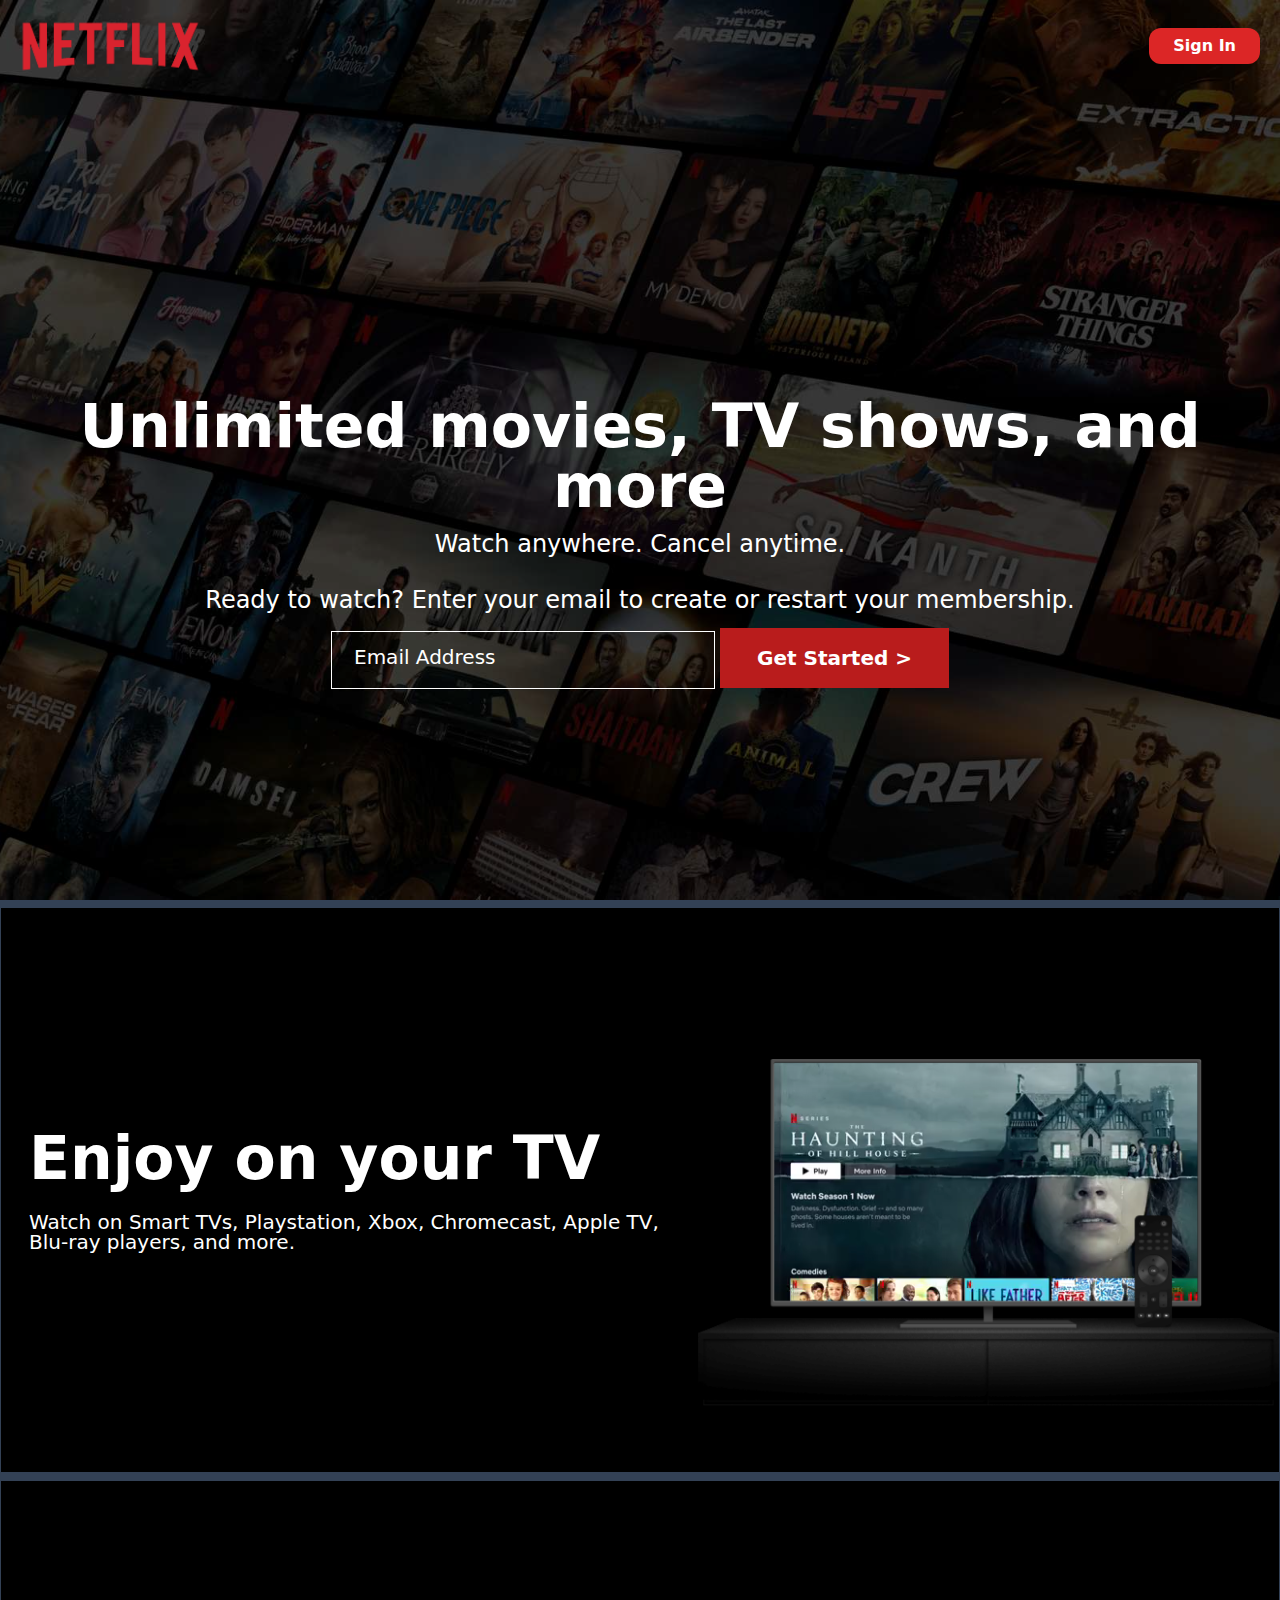
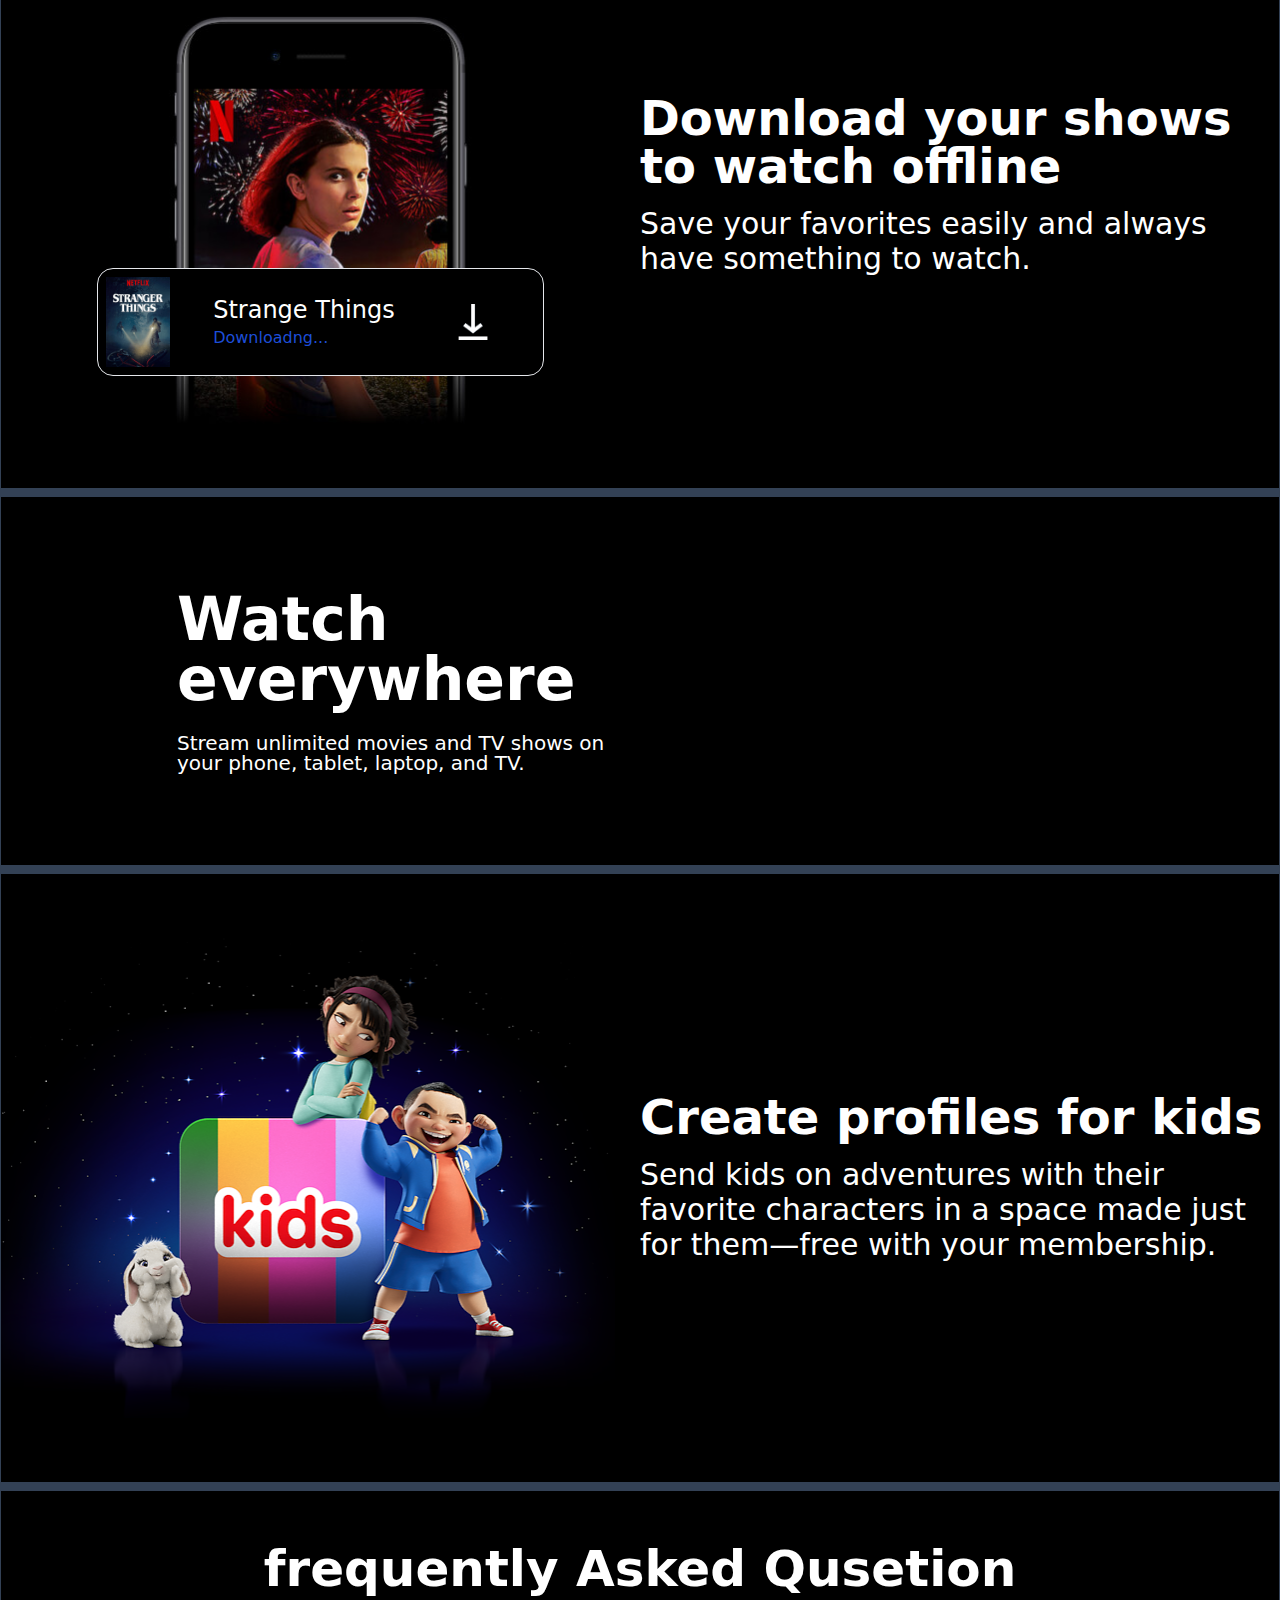
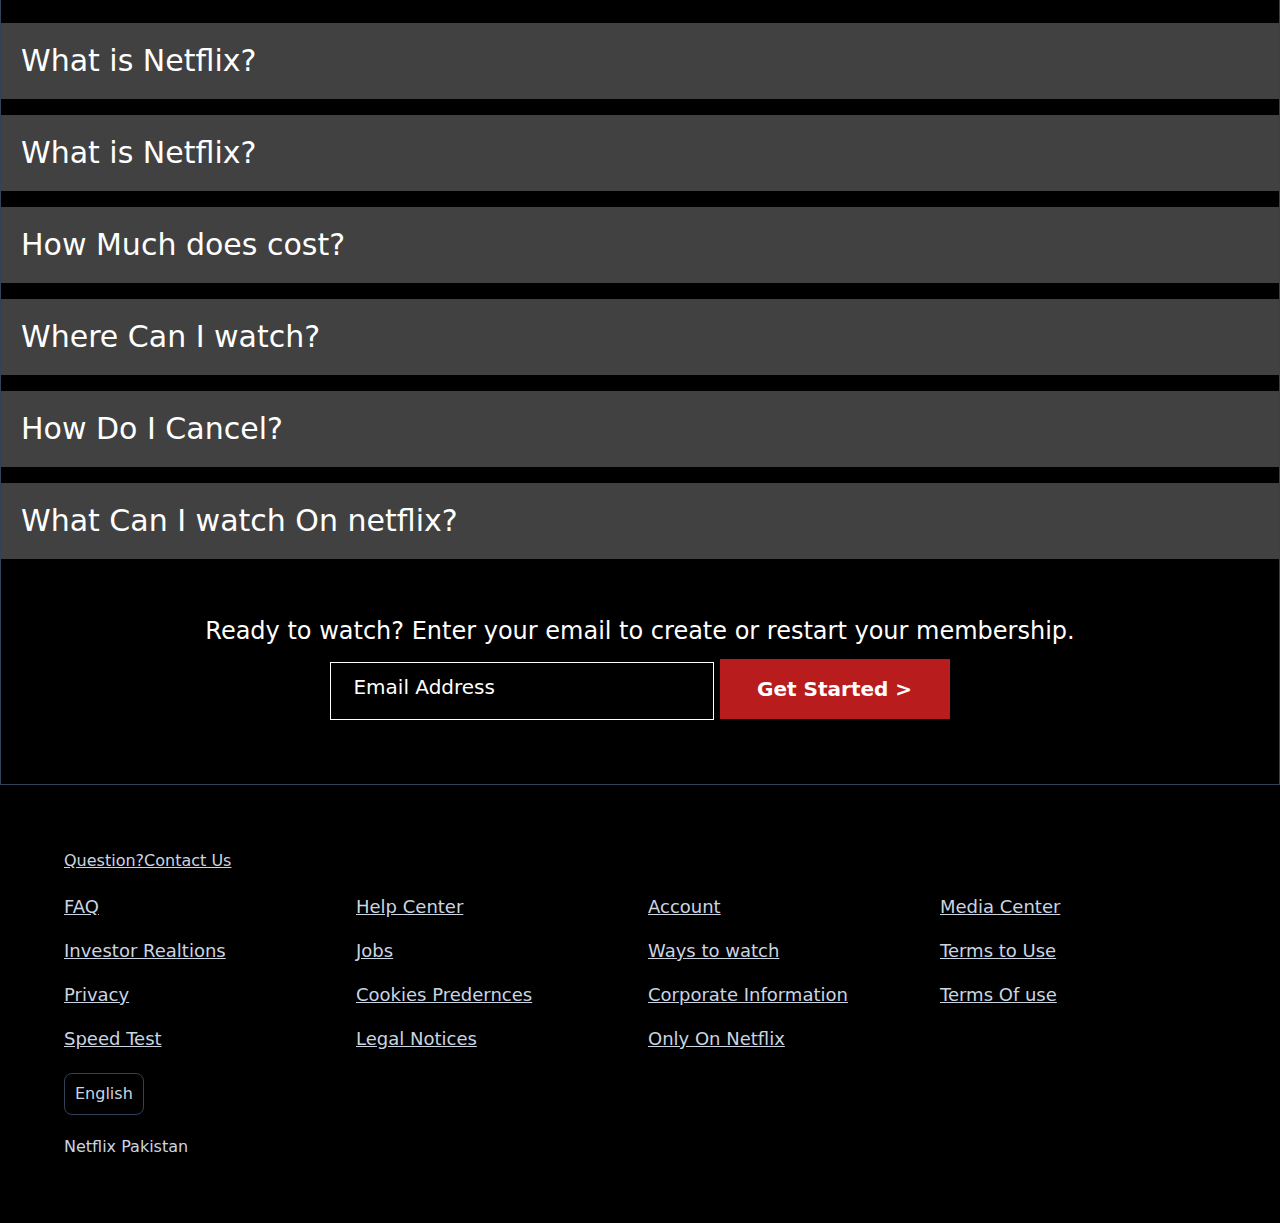
==== index.html @ c1a86e51 "mm" ====
<!DOCTYPE html>
<html lang="en">
<head>
  <meta charset="UTF-8">
  <meta name="viewport" content="width=device-width, initial-scale=1.0">
  <title>Netflix Clone</title>
  <link rel="stylesheet" href="https://cdnjs.cloudflare.com/ajax/libs/font-awesome/6.6.0/css/all.min.css" integrity="sha512-Kc323vGBEqzTmouAECnVceyQqyqdsSiqLQISBL29aUW4U/M7pSPA/gEUZQqv1cwx4OnYxTxve5UMg5GT6L4JJg==" crossorigin="anonymous" referrerpolicy="no-referrer" />
  <link rel="stylesheet" href="./public/style.css">
  <script src="../public/java.js" defer></script>
  <style>
    .abc [type="text"]:hover + label
    {
      font-size: small;
       top:0px;
    }
  </style>
  <style>
  </style>
</head>
<body>
 <!-- banner Netflix  -->
  <section class="w-[100%] h-[100vh] bg-[url('../Pic/banner.jpg')] bg-center bg-cover">
    <div class="w-[100%] h-[100%] bg-[rgba(0,0,0,0.7)] relative">
      <header class=" pr-5 lg:py-0 py-[10px] max-w-[1300px] mx-auto text-white grid grid-cols-2 items-center">
        <div class="">
          <img src="../Pic/logo.png" class="w-[60%] sm:w-[50%] md:w-[35%]" alt="">
        </div>
        <div class="justify-self-end ">
          <button class="hover:bg-red-900 hover:duration-1000 bg-red-600 py-0.5 sm:py-1.5 px-4 sm:px-6 rounded-md sm:rounded-xl text-base sm:text-base font-semibold">Sign In</button>
        </div> 
      </header>
      <div class="p-1 text-center h-[100vh] grid content-center text-white ">
        <h1 class="text-3xl lg:text-6xl font-bold">Unlimited movies, TV shows, and more</h1>
        <p class=" p-3  text-lg lg:text-2xl ">Watch anywhere. Cancel anytime.</p>
        <p class="p-3 text-lg lg:text-2xl">Ready to watch? Enter your email to create or restart your membership.</p>
        <form action="" class=" px-5 md:p-0">
          <div class="abc relative inline-block">
            <input type="text" class=" p-3 sm:p-4 w-full sm:w-[30vw]    bg-transparent border border-white ">
          <label for="" class="absolute top-[20%] left-[6%] text-xl">Email Address</label>
          </div>
          
          <button type="button" class="hover:bg-red-900 hover:duration-1000 py-3 sm:py-4 my-3 sm:my-0 w-[50%] sm:w-[18%]  bg-red-700 text-xl font-bold ">Get Started &gt;</button>
        </form>
      </div>
    </div>
  </section>
  <!-- banner End  -->
   <!-- Video Section  start -->
    <section class="md:py-16 bg-black text-white border border-t-8 border-slate-700">
      <div class="max-w-[1300px] mx-auto py-5 md:p-0 row flex flex-col md:flex-row">
        <div class="md:basis-[60%] grid content-center">
          <div class="p-7 md:pb-7 pb-4 text-center md:text-left">
            <h1 class="text-3xl md:text-5lg lg:text-6xl font-extrabold">Enjoy on your TV</h1>
            <br>
            <p class="text-base md:text-xl/5">Watch on Smart TVs, Playstation, Xbox, Chromecast, Apple TV, Blu-ray players, and more.</p>
          </div>
        </div>
        <!-- <img src="" alt=""> -->
         <figure class="relative">
          <video class="absolute w-[80%] left-[10%] bottom-[20%]">
            <source src="../Pic/video-tv-0819.m4v">
          </video>
          <img class="relative" src="../Pic/tv.png" alt="">
         </figure>
        <!-- <div class=" relative md:basis-[40%] h-[50vh] md:h-[80vh]">
          <div class="bg-[url(../Pic/tv.png)] border bg-contain  bg-center bg-no-repeat h-full">
            <video class="border  absolute  md:left-[13%] md:top-[28%] md:w-[73%] " src="../Pic/video-tv-0819.m4v" controls></video>
          </div>
        </div> -->
      </div>
    </section>
     <!-- video section End  -->
  
     <!-- watch offline start  -->
      <div class="md:py-16 bg-black text-white border border-t-8 border-slate-700">
         <div class="max-w-[1300px]  mx-auto grid md:grid-cols-2">
        <div class=" mx-auto relative  order-2 md:order-1">
          <img src="../Pic/mobile-0819.jpg" alt="">
         <div class="border mx-auto w-[85%] sm:w-[70%] rounded-2xl bg-black absolute bottom-[10%] left-[5%] sm:left-[15%] ">
          <div class=" w-[100%] p-2 grid grid-cols-[25%_50%_25%] items-center">
            <div class=" bg-[url('../Pic/boxshot.png')] w-[100%] h-[10vh] bg-no-repeat bg-contain">
            </div>
            <div class="" >
              <h1 class="md:text-2xl">Strange Things</h1>
              <p class="text-blue-700">Downloadng...</p>
            </div>
            <div class="bg-[url('../Pic/download-icon.gif')] w-[100%] h-[100%] bg-contain bg-no-repeat float-right">
              <img src="" alt="">
            </div>
          </div>
         </div>
        </div>
        <div class="p-5 pt-16 md:p-0 order-1 md:order-2 flex flex-col justify-center text-center md:text-left">
          <h1 class="text-3xl lg:text-5xl pb-4 font-extrabold">Download your shows to watch offline</h1>
          <p class="text-lg lg:text-3xl/[35px]">Save your favorites easily and always have something to watch.</p>
        </div>
        </div>
      </div>
     <!-- watch Every where  -->
     <section class="md:py-16 bg-black text-white border border-t-8 border-slate-700">
      <div class="max-w-[1300px] mx-auto py-5 md:p-0 row flex flex-col md:flex-row">
        <div class="  lg:basis-[50%] grid content-center">
          <div class="p-7 lg:pl-44 text-center md:text-left">
            <h1 class="text-3xl md:text-5lg lg:text-6xl font-extrabold">Watch everywhere</h1>
            <br>
            <p class="text-base md:text-xl/5">Stream unlimited movies and TV shows on your phone, tablet, laptop, and TV.</p>
          </div>
        </div>
      </div>
    </section>
   <!-- kids -->
   <div class="md:py-16 bg-black text-white border border-t-8 border-slate-700">
    <div class="max-w-[1300px]  mx-auto grid md:grid-cols-2">
   <div class=" mx-auto relative  order-2 md:order-1">
     <img src="../Pic/a.png" alt="">
   </div>
   <div class="p-5 pt-16 md:p-0 order-1 md:order-2 flex flex-col justify-center text-center md:text-left">
     <h1 class="text-3xl lg:text-5xl pb-4 font-extrabold">Create profiles for kids</h1>
     <p class="text-lg lg:text-3xl/[35px]">Send kids on adventures with their favorite characters in a space made just for them—free with your membership.</p>
   </div>
   </div>
 </div>
  <!-- frequently  -->

   <section class="bg-black py-10 md:py-16 text-white border border-t-8 border-slate-700">
    <div class="max-w-[1300px] mx-auto ">
      <h1 class=" text-xl lg:text-[50px] pb-10 text-center font-extrabold">frequently Asked Qusetion</h1>
      <!-- start  -->
       <div class="javas">
      <div class="div1 mb-4 ">
      <div class=" bg-[#414141] hover:bg-[rgb(126,125,125)] p-5 flex justify-between ">
        <h1 class="text-xl md:text-3xl font-medium">What is Netflix?</h1>
        <i class="text-xl fa-solid fa-plus md:text-4xl"></i>
      </div>
      <div class="mt-1 p-5 bg-[#414141] c hidden">
        <p class="text-lg lg:text-3xl font-medium">Netflix is a streaming service that offers a wide variety of award-winning TV shows, movies, anime, documentaries, and more on thousands of internet-connected devices. <br>
        You can watch as much as you want, whenever you want without a single commercial – all for one low monthly price. There's always something new to discover and new TV shows and movies are added every week!</p>
      </div>
    </div>
    <!-- end  -->
      <!-- start  -->
      <div class="div2 mb-4">
        <div class=" bg-[#414141] hover:bg-[rgb(126,125,125)] p-5 flex justify-between ">
          <h1 class="text-xl md:text-3xl font-medium">What is Netflix?</h1>
          <i class="text-xl fa-solid fa-plus md:text-4xl"></i>
        </div>
        <div class="mt-1 p-5 bg-[#414141] c hidden">
          <p class="text-lg lg:text-3xl font-medium">Netflix is a streaming service that offers a wide variety of award-winning TV shows, movies, anime, documentaries, and more on thousands of internet-connected devices. <br>
          You can watch as much as you want, whenever you want without a single commercial – all for one low monthly price. There's always something new to discover and new TV shows and movies are added every week!</p>
        </div>
      </div>
      <!-- end  -->
      <!-- start  -->
      <div class="div3 mb-4">
        <div class=" bg-[#414141] hover:bg-[rgb(126,125,125)] p-5 flex justify-between ">
          <h1 class="text-xl md:text-3xl font-medium">How Much does cost?</h1>
          <i class="text-xl fa-solid fa-plus md:text-4xl"></i>
        </div>
        <div class="mt-1 p-5 bg-[#414141] c hidden">
          <p class="text-lg lg:text-3xl font-medium">Watch Netflix on your smartphone, tablet, Smart TV, laptop, or streaming device, all for one fixed monthly fee. Plans range from Rs 250 to Rs 1,100 a month. No extra costs, no contracts.</p>
        </div>
      </div>
      <!-- end  -->
      <!-- start  -->
      <div class="div4 mb-4">
        <div class=" bg-[#414141] hover:bg-[rgb(126,125,125)] p-5 flex justify-between ">
          <h1 class="text-xl md:text-3xl font-medium">Where Can I watch?</h1>
          <i class="text-xl fa-solid fa-plus md:text-4xl"></i>
        </div>
        <div class="mt-1 p-5 bg-[#414141] c hidden">
          <p class="text-lg lg:text-3xl font-medium">Watch anywhere, anytime. Sign in with your Netflix account to watch instantly on the web at netflix.com from your personal computer or on any internet-connected device that offers the Netflix app, including smart TVs, smartphones, tablets, streaming media players and game consoles. <br>
            You can also download your favorite shows with the iOS or Android app. Use downloads to watch while you're on the go and without an internet connection. Take Netflix with you anywhere.</p>
        </div>
      </div>
      <!-- end  -->
      <!-- start  -->
      <div class="div5 mb-4">
        <div class=" bg-[#414141] hover:bg-[rgb(126,125,125)] p-5 flex justify-between ">
          <h1 class="text-xl md:text-3xl font-medium">How Do I Cancel?</h1>
          <i class="text-xl fa-solid fa-plus md:text-4xl"></i>
        </div>
        <div class="mt-1 p-5 bg-[#414141] c hidden">
          <p class="text-lg lg:text-3xl font-medium">Netflix is flexible. There are no pesky contracts and no commitments. You can easily cancel your account online in two clicks. There are no cancellation fees – start or stop your account anytime.</p>
        </div>
      </div>
      <!-- end  -->
      <!-- start  -->
      <div class="div6 mb-4">
        <div class=" bg-[#414141] hover:bg-[rgb(126,125,125)] p-5 flex justify-between ">
          <h1 class="text-xl md:text-3xl font-medium">What Can I watch On netflix?</h1>
          <i class="text-xl fa-solid fa-plus md:text-4xl"></i>
        </div>
        <div class="mt-1 p-5 bg-[#414141] c hidden">
          <p class="text-lg lg:text-3xl font-medium">Netflix has an extensive library of feature films, documentaries, TV shows, anime, award-winning Netflix originals, and more. Watch as much as you want, anytime you want.</p>
        </div>
      </div>
      <!-- end  -->
    </div>

             
    <p class="p-3 pt-10 text-center text-lg lg:text-2xl">Ready to watch? Enter your email to create or restart your membership.</p>
        <form action="" class=" px-5 md:p-0 w-[100%] text-center">
          <div class="abc relative inline-block">
            <input type="text" class=" p-3 sm:p-4 w-full sm:w-[30vw]    bg-transparent border border-white ">
          <label for="" class="absolute top-[20%] left-[6%] text-xl">Email Address</label>
          </div>
          
          <button type="button" class="hover:bg-red-900 hover:duration-1000 py-3 sm:py-4 my-3 sm:my-0 w-[50%] sm:w-[18%]  bg-red-700 text-xl font-bold ">Get Started &gt;</button>
        </form>
      </div>
   </section>

    <footer class="bg-black text-slate-300 p-8 md:p-16">
      <div class="max-w-[1300px] mx-auto">
        <a href="" class="underline">Question?Contact Us</a>
        <div class="grid grid-cols-2 md:grid-cols-4 gap-4 pt-5">
          <a href="" class="underline text-base md:text-lg text-slate-300">FAQ</a>
          <a href="" class="underline text-base md:text-lg text-slate-300">Help Center</a>
          <a href="" class="underline text-base md:text-lg text-slate-300">Account</a>
          <a href="" class="underline text-base md:text-lg text-slate-300">Media Center</a>
          <a href="" class="underline text-base md:text-lg text-slate-300">Investor Realtions</a>
          <a href="" class="underline text-base md:text-lg text-slate-300">Jobs</a>
          <a href="" class="underline text-base md:text-lg text-slate-300">Ways to watch</a>
          <a href="" class="underline text-base md:text-lg text-slate-300">Terms to Use</a>
          <a href="" class="underline text-base md:text-lg text-slate-300">Privacy</a>
          <a href="" class="underline text-base md:text-lg text-slate-300">Cookies Predernces</a>
          <a href="" class="underline text-base md:text-lg text-slate-300">Corporate Information</a>
          <a href="" class="underline text-base md:text-lg text-slate-300">Terms Of use</a>
          <a href="" class="underline text-base md:text-lg text-slate-300">Speed Test </a>
          <a href="" class="underline text-base md:text-lg text-slate-300">Legal Notices</a>
          <a href="" class="underline text-base md:text-lg text-slate-300">Only On Netflix</a>
        </div>
        <button class="border border-slate-700 rounded-lg my-5 p-[8px_10px]">
          <i class="fa-solid fa-language"></i>
          English
          <i class="fa-sharp fa-solid fa-caret-down"></i>
        </button>
          
        <br>
        <a href="">Netflix Pakistan</a>
      </div>
    </footer>
  </body>
</html>
---- public/style.css ----
/*
! tailwindcss v3.4.7 | MIT License | https://tailwindcss.com
*/

/*
1. Prevent padding and border from affecting element width. (https://github.com/mozdevs/cssremedy/issues/4)
2. Allow adding a border to an element by just adding a border-width. (https://github.com/tailwindcss/tailwindcss/pull/116)
*/

*,
::before,
::after {
  box-sizing: border-box;
  /* 1 */
  border-width: 0;
  /* 2 */
  border-style: solid;
  /* 2 */
  border-color: #e5e7eb;
  /* 2 */
}

::before,
::after {
  --tw-content: '';
}

/*
1. Use a consistent sensible line-height in all browsers.
2. Prevent adjustments of font size after orientation changes in iOS.
3. Use a more readable tab size.
4. Use the user's configured `sans` font-family by default.
5. Use the user's configured `sans` font-feature-settings by default.
6. Use the user's configured `sans` font-variation-settings by default.
7. Disable tap highlights on iOS
*/

html,
:host {
  line-height: 1.5;
  /* 1 */
  -webkit-text-size-adjust: 100%;
  /* 2 */
  -moz-tab-size: 4;
  /* 3 */
  -o-tab-size: 4;
     tab-size: 4;
  /* 3 */
  font-family: ui-sans-serif, system-ui, sans-serif, "Apple Color Emoji", "Segoe UI Emoji", "Segoe UI Symbol", "Noto Color Emoji";
  /* 4 */
  font-feature-settings: normal;
  /* 5 */
  font-variation-settings: normal;
  /* 6 */
  -webkit-tap-highlight-color: transparent;
  /* 7 */
}

/*
1. Remove the margin in all browsers.
2. Inherit line-height from `html` so users can set them as a class directly on the `html` element.
*/

body {
  margin: 0;
  /* 1 */
  line-height: inherit;
  /* 2 */
}

/*
1. Add the correct height in Firefox.
2. Correct the inheritance of border color in Firefox. (https://bugzilla.mozilla.org/show_bug.cgi?id=190655)
3. Ensure horizontal rules are visible by default.
*/

hr {
  height: 0;
  /* 1 */
  color: inherit;
  /* 2 */
  border-top-width: 1px;
  /* 3 */
}

/*
Add the correct text decoration in Chrome, Edge, and Safari.
*/

abbr:where([title]) {
  -webkit-text-decoration: underline dotted;
          text-decoration: underline dotted;
}

/*
Remove the default font size and weight for headings.
*/

h1,
h2,
h3,
h4,
h5,
h6 {
  font-size: inherit;
  font-weight: inherit;
}

/*
Reset links to optimize for opt-in styling instead of opt-out.
*/

a {
  color: inherit;
  text-decoration: inherit;
}

/*
Add the correct font weight in Edge and Safari.
*/

b,
strong {
  font-weight: bolder;
}

/*
1. Use the user's configured `mono` font-family by default.
2. Use the user's configured `mono` font-feature-settings by default.
3. Use the user's configured `mono` font-variation-settings by default.
4. Correct the odd `em` font sizing in all browsers.
*/

code,
kbd,
samp,
pre {
  font-family: ui-monospace, SFMono-Regular, Menlo, Monaco, Consolas, "Liberation Mono", "Courier New", monospace;
  /* 1 */
  font-feature-settings: normal;
  /* 2 */
  font-variation-settings: normal;
  /* 3 */
  font-size: 1em;
  /* 4 */
}

/*
Add the correct font size in all browsers.
*/

small {
  font-size: 80%;
}

/*
Prevent `sub` and `sup` elements from affecting the line height in all browsers.
*/

sub,
sup {
  font-size: 75%;
  line-height: 0;
  position: relative;
  vertical-align: baseline;
}

sub {
  bottom: -0.25em;
}

sup {
  top: -0.5em;
}

/*
1. Remove text indentation from table contents in Chrome and Safari. (https://bugs.chromium.org/p/chromium/issues/detail?id=999088, https://bugs.webkit.org/show_bug.cgi?id=201297)
2. Correct table border color inheritance in all Chrome and Safari. (https://bugs.chromium.org/p/chromium/issues/detail?id=935729, https://bugs.webkit.org/show_bug.cgi?id=195016)
3. Remove gaps between table borders by default.
*/

table {
  text-indent: 0;
  /* 1 */
  border-color: inherit;
  /* 2 */
  border-collapse: collapse;
  /* 3 */
}

/*
1. Change the font styles in all browsers.
2. Remove the margin in Firefox and Safari.
3. Remove default padding in all browsers.
*/

button,
input,
optgroup,
select,
textarea {
  font-family: inherit;
  /* 1 */
  font-feature-settings: inherit;
  /* 1 */
  font-variation-settings: inherit;
  /* 1 */
  font-size: 100%;
  /* 1 */
  font-weight: inherit;
  /* 1 */
  line-height: inherit;
  /* 1 */
  letter-spacing: inherit;
  /* 1 */
  color: inherit;
  /* 1 */
  margin: 0;
  /* 2 */
  padding: 0;
  /* 3 */
}

/*
Remove the inheritance of text transform in Edge and Firefox.
*/

button,
select {
  text-transform: none;
}

/*
1. Correct the inability to style clickable types in iOS and Safari.
2. Remove default button styles.
*/

button,
input:where([type='button']),
input:where([type='reset']),
input:where([type='submit']) {
  -webkit-appearance: button;
  /* 1 */
  background-color: transparent;
  /* 2 */
  background-image: none;
  /* 2 */
}

/*
Use the modern Firefox focus style for all focusable elements.
*/

:-moz-focusring {
  outline: auto;
}

/*
Remove the additional `:invalid` styles in Firefox. (https://github.com/mozilla/gecko-dev/blob/2f9eacd9d3d995c937b4251a5557d95d494c9be1/layout/style/res/forms.css#L728-L737)
*/

:-moz-ui-invalid {
  box-shadow: none;
}

/*
Add the correct vertical alignment in Chrome and Firefox.
*/

progress {
  vertical-align: baseline;
}

/*
Correct the cursor style of increment and decrement buttons in Safari.
*/

::-webkit-inner-spin-button,
::-webkit-outer-spin-button {
  height: auto;
}

/*
1. Correct the odd appearance in Chrome and Safari.
2. Correct the outline style in Safari.
*/

[type='search'] {
  -webkit-appearance: textfield;
  /* 1 */
  outline-offset: -2px;
  /* 2 */
}

/*
Remove the inner padding in Chrome and Safari on macOS.
*/

::-webkit-search-decoration {
  -webkit-appearance: none;
}

/*
1. Correct the inability to style clickable types in iOS and Safari.
2. Change font properties to `inherit` in Safari.
*/

::-webkit-file-upload-button {
  -webkit-appearance: button;
  /* 1 */
  font: inherit;
  /* 2 */
}

/*
Add the correct display in Chrome and Safari.
*/

summary {
  display: list-item;
}

/*
Removes the default spacing and border for appropriate elements.
*/

blockquote,
dl,
dd,
h1,
h2,
h3,
h4,
h5,
h6,
hr,
figure,
p,
pre {
  margin: 0;
}

fieldset {
  margin: 0;
  padding: 0;
}

legend {
  padding: 0;
}

ol,
ul,
menu {
  list-style: none;
  margin: 0;
  padding: 0;
}

/*
Reset default styling for dialogs.
*/

dialog {
  padding: 0;
}

/*
Prevent resizing textareas horizontally by default.
*/

textarea {
  resize: vertical;
}

/*
1. Reset the default placeholder opacity in Firefox. (https://github.com/tailwindlabs/tailwindcss/issues/3300)
2. Set the default placeholder color to the user's configured gray 400 color.
*/

input::-moz-placeholder, textarea::-moz-placeholder {
  opacity: 1;
  /* 1 */
  color: #9ca3af;
  /* 2 */
}

input::placeholder,
textarea::placeholder {
  opacity: 1;
  /* 1 */
  color: #9ca3af;
  /* 2 */
}

/*
Set the default cursor for buttons.
*/

button,
[role="button"] {
  cursor: pointer;
}

/*
Make sure disabled buttons don't get the pointer cursor.
*/

:disabled {
  cursor: default;
}

/*
1. Make replaced elements `display: block` by default. (https://github.com/mozdevs/cssremedy/issues/14)
2. Add `vertical-align: middle` to align replaced elements more sensibly by default. (https://github.com/jensimmons/cssremedy/issues/14#issuecomment-634934210)
   This can trigger a poorly considered lint error in some tools but is included by design.
*/

img,
svg,
video,
canvas,
audio,
iframe,
embed,
object {
  display: block;
  /* 1 */
  vertical-align: middle;
  /* 2 */
}

/*
Constrain images and videos to the parent width and preserve their intrinsic aspect ratio. (https://github.com/mozdevs/cssremedy/issues/14)
*/

img,
video {
  max-width: 100%;
  height: auto;
}

/* Make elements with the HTML hidden attribute stay hidden by default */

[hidden] {
  display: none;
}

*, ::before, ::after {
  --tw-border-spacing-x: 0;
  --tw-border-spacing-y: 0;
  --tw-translate-x: 0;
  --tw-translate-y: 0;
  --tw-rotate: 0;
  --tw-skew-x: 0;
  --tw-skew-y: 0;
  --tw-scale-x: 1;
  --tw-scale-y: 1;
  --tw-pan-x:  ;
  --tw-pan-y:  ;
  --tw-pinch-zoom:  ;
  --tw-scroll-snap-strictness: proximity;
  --tw-gradient-from-position:  ;
  --tw-gradient-via-position:  ;
  --tw-gradient-to-position:  ;
  --tw-ordinal:  ;
  --tw-slashed-zero:  ;
  --tw-numeric-figure:  ;
  --tw-numeric-spacing:  ;
  --tw-numeric-fraction:  ;
  --tw-ring-inset:  ;
  --tw-ring-offset-width: 0px;
  --tw-ring-offset-color: #fff;
  --tw-ring-color: rgb(59 130 246 / 0.5);
  --tw-ring-offset-shadow: 0 0 #0000;
  --tw-ring-shadow: 0 0 #0000;
  --tw-shadow: 0 0 #0000;
  --tw-shadow-colored: 0 0 #0000;
  --tw-blur:  ;
  --tw-brightness:  ;
  --tw-contrast:  ;
  --tw-grayscale:  ;
  --tw-hue-rotate:  ;
  --tw-invert:  ;
  --tw-saturate:  ;
  --tw-sepia:  ;
  --tw-drop-shadow:  ;
  --tw-backdrop-blur:  ;
  --tw-backdrop-brightness:  ;
  --tw-backdrop-contrast:  ;
  --tw-backdrop-grayscale:  ;
  --tw-backdrop-hue-rotate:  ;
  --tw-backdrop-invert:  ;
  --tw-backdrop-opacity:  ;
  --tw-backdrop-saturate:  ;
  --tw-backdrop-sepia:  ;
  --tw-contain-size:  ;
  --tw-contain-layout:  ;
  --tw-contain-paint:  ;
  --tw-contain-style:  ;
}

::backdrop {
  --tw-border-spacing-x: 0;
  --tw-border-spacing-y: 0;
  --tw-translate-x: 0;
  --tw-translate-y: 0;
  --tw-rotate: 0;
  --tw-skew-x: 0;
  --tw-skew-y: 0;
  --tw-scale-x: 1;
  --tw-scale-y: 1;
  --tw-pan-x:  ;
  --tw-pan-y:  ;
  --tw-pinch-zoom:  ;
  --tw-scroll-snap-strictness: proximity;
  --tw-gradient-from-position:  ;
  --tw-gradient-via-position:  ;
  --tw-gradient-to-position:  ;
  --tw-ordinal:  ;
  --tw-slashed-zero:  ;
  --tw-numeric-figure:  ;
  --tw-numeric-spacing:  ;
  --tw-numeric-fraction:  ;
  --tw-ring-inset:  ;
  --tw-ring-offset-width: 0px;
  --tw-ring-offset-color: #fff;
  --tw-ring-color: rgb(59 130 246 / 0.5);
  --tw-ring-offset-shadow: 0 0 #0000;
  --tw-ring-shadow: 0 0 #0000;
  --tw-shadow: 0 0 #0000;
  --tw-shadow-colored: 0 0 #0000;
  --tw-blur:  ;
  --tw-brightness:  ;
  --tw-contrast:  ;
  --tw-grayscale:  ;
  --tw-hue-rotate:  ;
  --tw-invert:  ;
  --tw-saturate:  ;
  --tw-sepia:  ;
  --tw-drop-shadow:  ;
  --tw-backdrop-blur:  ;
  --tw-backdrop-brightness:  ;
  --tw-backdrop-contrast:  ;
  --tw-backdrop-grayscale:  ;
  --tw-backdrop-hue-rotate:  ;
  --tw-backdrop-invert:  ;
  --tw-backdrop-opacity:  ;
  --tw-backdrop-saturate:  ;
  --tw-backdrop-sepia:  ;
  --tw-contain-size:  ;
  --tw-contain-layout:  ;
  --tw-contain-paint:  ;
  --tw-contain-style:  ;
}

.fixed {
  position: fixed;
}

.absolute {
  position: absolute;
}

.relative {
  position: relative;
}

.bottom-\[10\%\] {
  bottom: 10%;
}

.bottom-\[20\%\] {
  bottom: 20%;
}

.left-\[10\%\] {
  left: 10%;
}

.left-\[5\%\] {
  left: 5%;
}

.left-\[6\%\] {
  left: 6%;
}

.top-\[20\%\] {
  top: 20%;
}

.order-1 {
  order: 1;
}

.order-2 {
  order: 2;
}

.float-right {
  float: right;
}

.mx-auto {
  margin-left: auto;
  margin-right: auto;
}

.my-3 {
  margin-top: 0.75rem;
  margin-bottom: 0.75rem;
}

.my-5 {
  margin-top: 1.25rem;
  margin-bottom: 1.25rem;
}

.mb-8 {
  margin-bottom: 2rem;
}

.mt-5 {
  margin-top: 1.25rem;
}

.mb-4 {
  margin-bottom: 1rem;
}

.mt-1 {
  margin-top: 0.25rem;
}

.inline-block {
  display: inline-block;
}

.flex {
  display: flex;
}

.grid {
  display: grid;
}

.hidden {
  display: none;
}

.h-\[100\%\] {
  height: 100%;
}

.h-\[100vh\] {
  height: 100vh;
}

.h-\[10vh\] {
  height: 10vh;
}

.h-\[50vh\] {
  height: 50vh;
}

.h-full {
  height: 100%;
}

.w-\[100\%\] {
  width: 100%;
}

.w-\[50\%\] {
  width: 50%;
}

.w-\[60\%\] {
  width: 60%;
}

.w-\[80\%\] {
  width: 80%;
}

.w-\[85\%\] {
  width: 85%;
}

.w-full {
  width: 100%;
}

.max-w-\[1140px\] {
  max-width: 1140px;
}

.max-w-\[1300px\] {
  max-width: 1300px;
}

.grid-cols-2 {
  grid-template-columns: repeat(2, minmax(0, 1fr));
}

.grid-cols-\[25\%_50\%_25\%\] {
  grid-template-columns: 25% 50% 25%;
}

.flex-col {
  flex-direction: column;
}

.content-center {
  align-content: center;
}

.items-center {
  align-items: center;
}

.justify-center {
  justify-content: center;
}

.justify-between {
  justify-content: space-between;
}

.justify-items-center {
  justify-items: center;
}

.gap-4 {
  gap: 1rem;
}

.justify-self-end {
  justify-self: end;
}

.rounded-2xl {
  border-radius: 1rem;
}

.rounded-md {
  border-radius: 0.375rem;
}

.rounded-lg {
  border-radius: 0.5rem;
}

.border {
  border-width: 1px;
}

.border-t-8 {
  border-top-width: 8px;
}

.border-slate-700 {
  --tw-border-opacity: 1;
  border-color: rgb(51 65 85 / var(--tw-border-opacity));
}

.border-white {
  --tw-border-opacity: 1;
  border-color: rgb(255 255 255 / var(--tw-border-opacity));
}

.border-red-600 {
  --tw-border-opacity: 1;
  border-color: rgb(220 38 38 / var(--tw-border-opacity));
}

.bg-\[rgba\(0\2c 0\2c 0\2c 0\.7\)\] {
  background-color: rgba(0,0,0,0.7);
}

.bg-black {
  --tw-bg-opacity: 1;
  background-color: rgb(0 0 0 / var(--tw-bg-opacity));
}

.bg-red-600 {
  --tw-bg-opacity: 1;
  background-color: rgb(220 38 38 / var(--tw-bg-opacity));
}

.bg-red-700 {
  --tw-bg-opacity: 1;
  background-color: rgb(185 28 28 / var(--tw-bg-opacity));
}

.bg-transparent {
  background-color: transparent;
}

.bg-slate-500 {
  --tw-bg-opacity: 1;
  background-color: rgb(100 116 139 / var(--tw-bg-opacity));
}

.bg-slate-800 {
  --tw-bg-opacity: 1;
  background-color: rgb(30 41 59 / var(--tw-bg-opacity));
}

.bg-slate-900 {
  --tw-bg-opacity: 1;
  background-color: rgb(15 23 42 / var(--tw-bg-opacity));
}

.bg-\[\#414141\] {
  --tw-bg-opacity: 1;
  background-color: rgb(65 65 65 / var(--tw-bg-opacity));
}

.bg-\[url\(\'\.\.\/Pic\/banner\.jpg\'\)\] {
  background-image: url('../Pic/banner.jpg');
}

.bg-\[url\(\'\.\.\/Pic\/boxshot\.png\'\)\] {
  background-image: url('../Pic/boxshot.png');
}

.bg-\[url\(\'\.\.\/Pic\/download-icon\.gif\'\)\] {
  background-image: url('../Pic/download-icon.gif');
}

.bg-\[url\(\.\.\/Pic\/tv\.png\)\] {
  background-image: url(../Pic/tv.png);
}

.bg-contain {
  background-size: contain;
}

.bg-cover {
  background-size: cover;
}

.bg-center {
  background-position: center;
}

.bg-no-repeat {
  background-repeat: no-repeat;
}

.p-1 {
  padding: 0.25rem;
}

.p-2 {
  padding: 0.5rem;
}

.p-3 {
  padding: 0.75rem;
}

.p-5 {
  padding: 1.25rem;
}

.p-7 {
  padding: 1.75rem;
}

.p-9 {
  padding: 2.25rem;
}

.p-10 {
  padding: 2.5rem;
}

.p-8 {
  padding: 2rem;
}

.p-4 {
  padding: 1rem;
}

.p-\[8px_15px\] {
  padding: 8px 15px;
}

.p-\[8px_10px\] {
  padding: 8px 10px;
}

.p-16 {
  padding: 4rem;
}

.px-4 {
  padding-left: 1rem;
  padding-right: 1rem;
}

.px-5 {
  padding-left: 1.25rem;
  padding-right: 1.25rem;
}

.py-0\.5 {
  padding-top: 0.125rem;
  padding-bottom: 0.125rem;
}

.py-3 {
  padding-top: 0.75rem;
  padding-bottom: 0.75rem;
}

.py-5 {
  padding-top: 1.25rem;
  padding-bottom: 1.25rem;
}

.py-\[10px\] {
  padding-top: 10px;
  padding-bottom: 10px;
}

.py-16 {
  padding-top: 4rem;
  padding-bottom: 4rem;
}

.py-10 {
  padding-top: 2.5rem;
  padding-bottom: 2.5rem;
}

.pb-4 {
  padding-bottom: 1rem;
}

.pr-5 {
  padding-right: 1.25rem;
}

.pt-16 {
  padding-top: 4rem;
}

.pb-5 {
  padding-bottom: 1.25rem;
}

.pb-6 {
  padding-bottom: 1.5rem;
}

.pt-5 {
  padding-top: 1.25rem;
}

.pt-8 {
  padding-top: 2rem;
}

.pt-10 {
  padding-top: 2.5rem;
}

.pb-10 {
  padding-bottom: 2.5rem;
}

.text-center {
  text-align: center;
}

.text-3xl {
  font-size: 1.875rem;
  line-height: 2.25rem;
}

.text-base {
  font-size: 1rem;
  line-height: 1.5rem;
}

.text-lg {
  font-size: 1.125rem;
  line-height: 1.75rem;
}

.text-xl {
  font-size: 1.25rem;
  line-height: 1.75rem;
}

.text-sm {
  font-size: 0.875rem;
  line-height: 1.25rem;
}

.text-4xl {
  font-size: 2.25rem;
  line-height: 2.5rem;
}

.text-\[50px\] {
  font-size: 50px;
}

.text-6xl {
  font-size: 3.75rem;
  line-height: 1;
}

.text-2xl {
  font-size: 1.5rem;
  line-height: 2rem;
}

.font-bold {
  font-weight: 700;
}

.font-extrabold {
  font-weight: 800;
}

.font-semibold {
  font-weight: 600;
}

.font-medium {
  font-weight: 500;
}

.text-blue-700 {
  --tw-text-opacity: 1;
  color: rgb(29 78 216 / var(--tw-text-opacity));
}

.text-white {
  --tw-text-opacity: 1;
  color: rgb(255 255 255 / var(--tw-text-opacity));
}

.text-slate-400 {
  --tw-text-opacity: 1;
  color: rgb(148 163 184 / var(--tw-text-opacity));
}

.text-slate-300 {
  --tw-text-opacity: 1;
  color: rgb(203 213 225 / var(--tw-text-opacity));
}

.text-\[px\] {
  color: px;
}

.underline {
  text-decoration-line: underline;
}

.hover\:bg-red-900:hover {
  --tw-bg-opacity: 1;
  background-color: rgb(127 29 29 / var(--tw-bg-opacity));
}

.hover\:bg-\[\#7e7d7d\]:hover {
  --tw-bg-opacity: 1;
  background-color: rgb(126 125 125 / var(--tw-bg-opacity));
}

.hover\:bg-\[rgb\(126\2c 125\2c 125\)\]:hover {
  --tw-bg-opacity: 1;
  background-color: rgb(126 125 125 / var(--tw-bg-opacity));
}

.hover\:duration-1000:hover {
  transition-duration: 1000ms;
}

@media (min-width: 640px) {
  .sm\:left-\[15\%\] {
    left: 15%;
  }

  .sm\:my-0 {
    margin-top: 0px;
    margin-bottom: 0px;
  }

  .sm\:w-\[18\%\] {
    width: 18%;
  }

  .sm\:w-\[30vw\] {
    width: 30vw;
  }

  .sm\:w-\[50\%\] {
    width: 50%;
  }

  .sm\:w-\[70\%\] {
    width: 70%;
  }

  .sm\:rounded-xl {
    border-radius: 0.75rem;
  }

  .sm\:p-4 {
    padding: 1rem;
  }

  .sm\:px-6 {
    padding-left: 1.5rem;
    padding-right: 1.5rem;
  }

  .sm\:py-1\.5 {
    padding-top: 0.375rem;
    padding-bottom: 0.375rem;
  }

  .sm\:py-4 {
    padding-top: 1rem;
    padding-bottom: 1rem;
  }

  .sm\:text-base {
    font-size: 1rem;
    line-height: 1.5rem;
  }
}

@media (min-width: 768px) {
  .md\:left-\[13\%\] {
    left: 13%;
  }

  .md\:top-\[28\%\] {
    top: 28%;
  }

  .md\:order-1 {
    order: 1;
  }

  .md\:order-2 {
    order: 2;
  }

  .md\:h-\[80vh\] {
    height: 80vh;
  }

  .md\:w-\[35\%\] {
    width: 35%;
  }

  .md\:w-\[73\%\] {
    width: 73%;
  }

  .md\:basis-\[40\%\] {
    flex-basis: 40%;
  }

  .md\:basis-\[60\%\] {
    flex-basis: 60%;
  }

  .md\:basis-\[50\%\] {
    flex-basis: 50%;
  }

  .md\:grid-cols-2 {
    grid-template-columns: repeat(2, minmax(0, 1fr));
  }

  .md\:grid-cols-4 {
    grid-template-columns: repeat(4, minmax(0, 1fr));
  }

  .md\:flex-row {
    flex-direction: row;
  }

  .md\:p-0 {
    padding: 0px;
  }

  .md\:p-10 {
    padding: 2.5rem;
  }

  .md\:p-14 {
    padding: 3.5rem;
  }

  .md\:p-16 {
    padding: 4rem;
  }

  .md\:p-7 {
    padding: 1.75rem;
  }

  .md\:py-16 {
    padding-top: 4rem;
    padding-bottom: 4rem;
  }

  .md\:pl-11 {
    padding-left: 2.75rem;
  }

  .md\:pl-44 {
    padding-left: 11rem;
  }

  .md\:pb-7 {
    padding-bottom: 1.75rem;
  }

  .md\:text-left {
    text-align: left;
  }

  .md\:text-2xl {
    font-size: 1.5rem;
    line-height: 2rem;
  }

  .md\:text-xl\/5 {
    font-size: 1.25rem;
    line-height: 1.25rem;
  }

  .md\:text-lg {
    font-size: 1.125rem;
    line-height: 1.75rem;
  }

  .md\:text-5xl {
    font-size: 3rem;
    line-height: 1;
  }

  .md\:text-\[50px\] {
    font-size: 50px;
  }

  .md\:text-3xl {
    font-size: 1.875rem;
    line-height: 2.25rem;
  }

  .md\:text-4xl {
    font-size: 2.25rem;
    line-height: 2.5rem;
  }

  .md\:font-extrabold {
    font-weight: 800;
  }
}

@media (min-width: 1024px) {
  .lg\:basis-\[50\%\] {
    flex-basis: 50%;
  }

  .lg\:py-0 {
    padding-top: 0px;
    padding-bottom: 0px;
  }

  .lg\:pl-44 {
    padding-left: 11rem;
  }

  .lg\:text-2xl {
    font-size: 1.5rem;
    line-height: 2rem;
  }

  .lg\:text-3xl\/\[35px\] {
    font-size: 1.875rem;
    line-height: 35px;
  }

  .lg\:text-5xl {
    font-size: 3rem;
    line-height: 1;
  }

  .lg\:text-6xl {
    font-size: 3.75rem;
    line-height: 1;
  }

  .lg\:text-3xl {
    font-size: 1.875rem;
    line-height: 2.25rem;
  }

  .lg\:text-\[50px\] {
    font-size: 50px;
  }
}
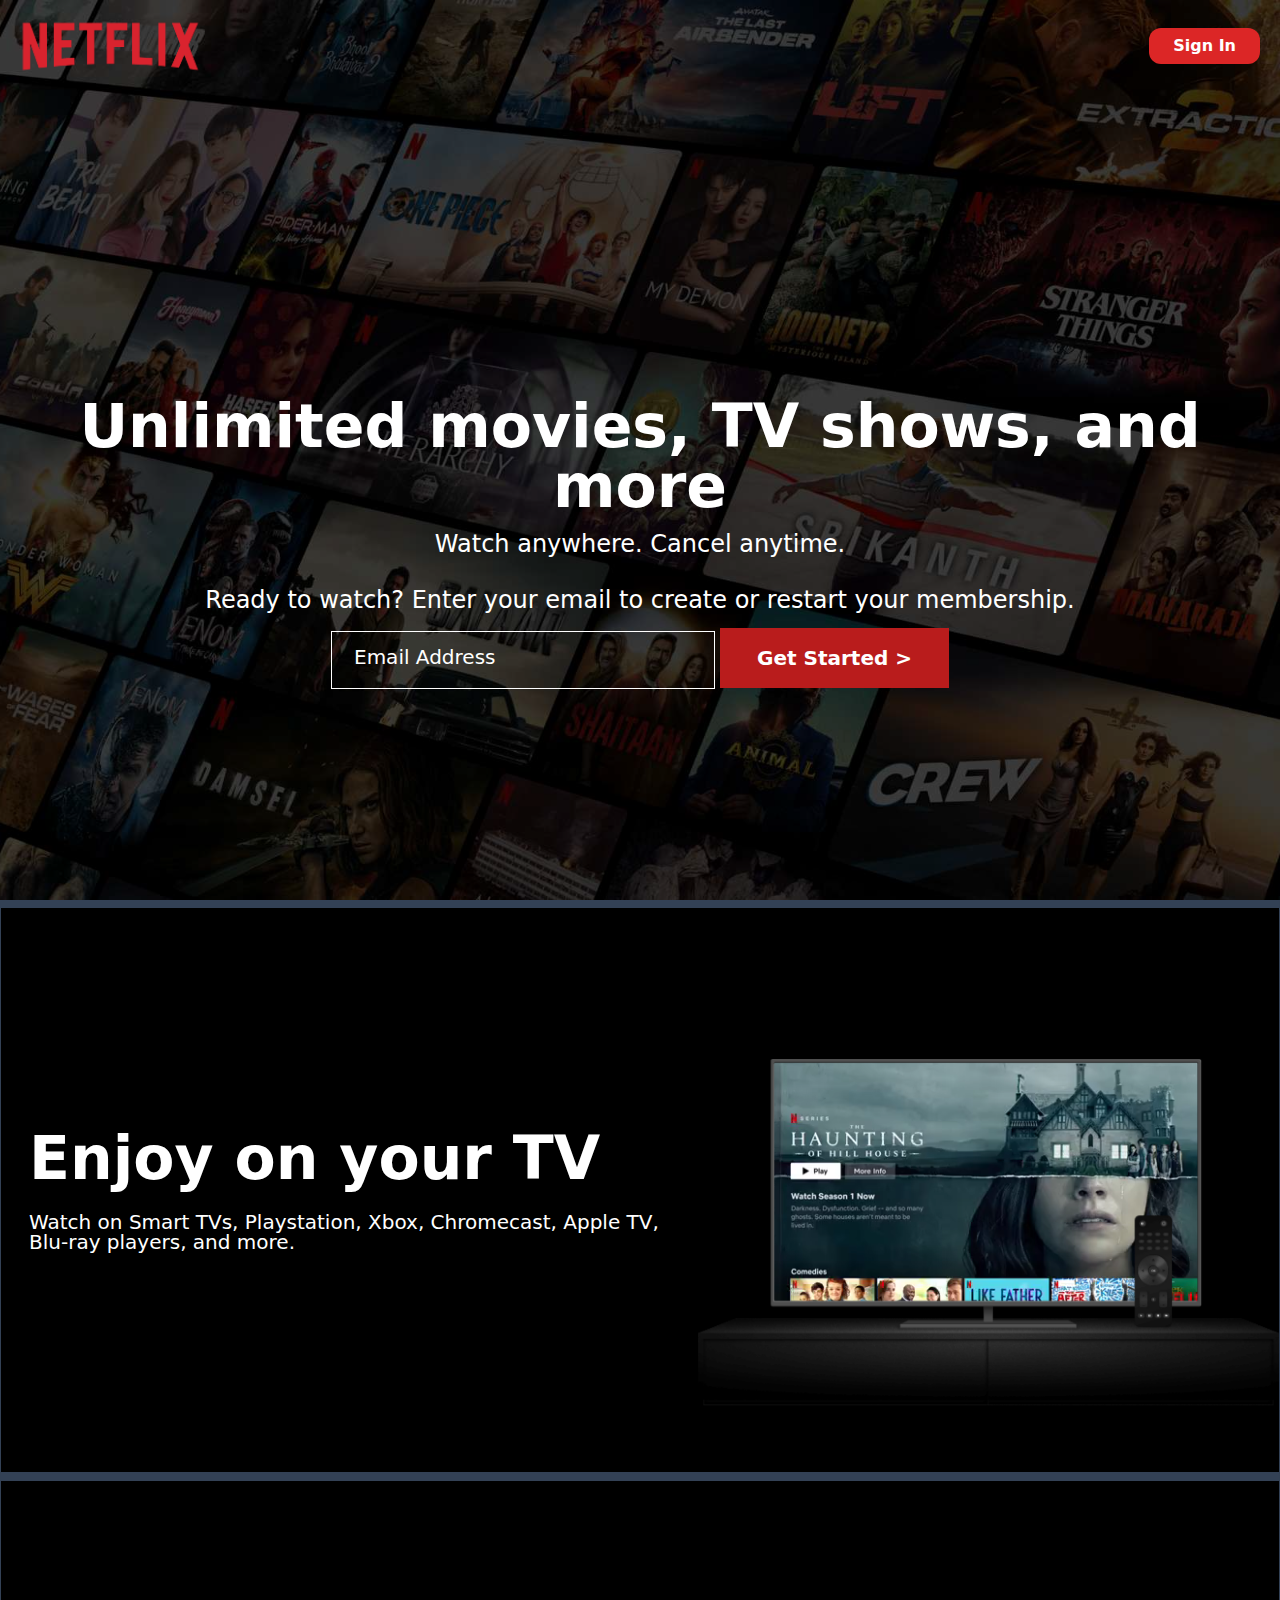
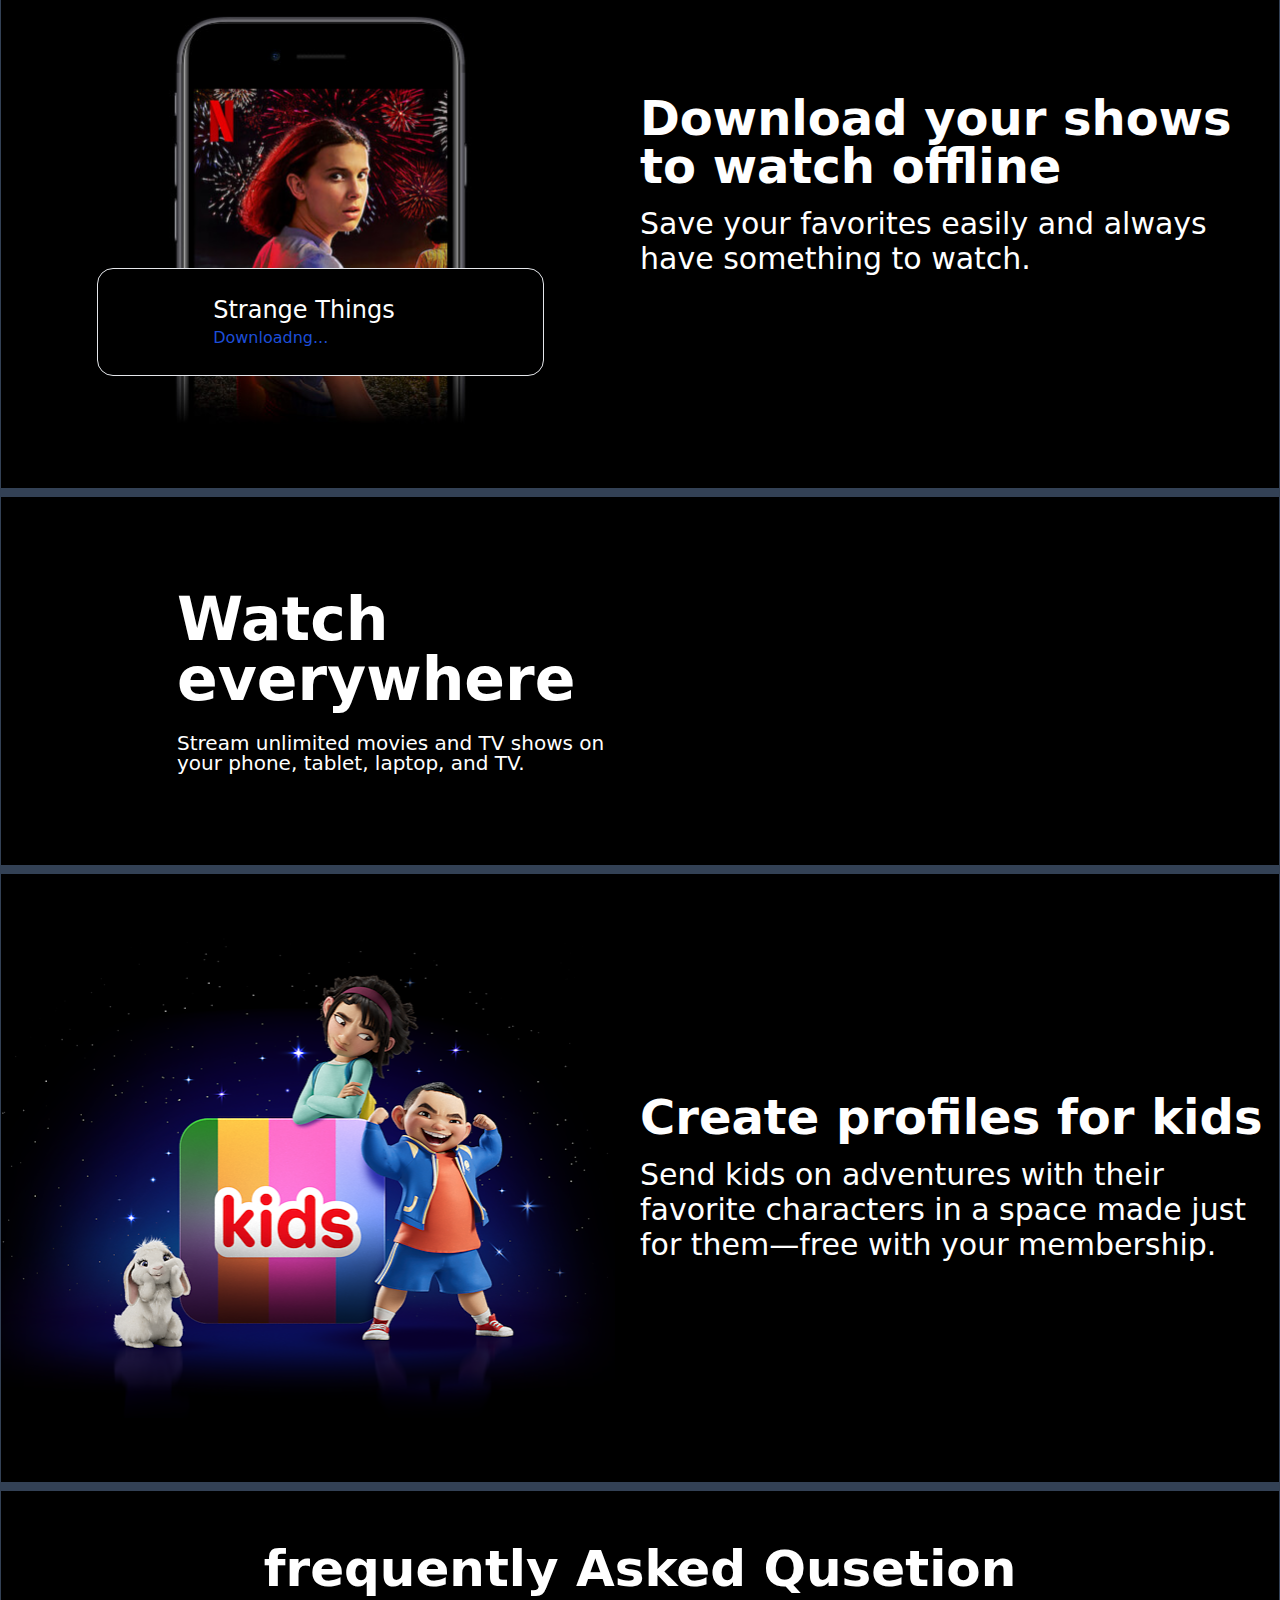
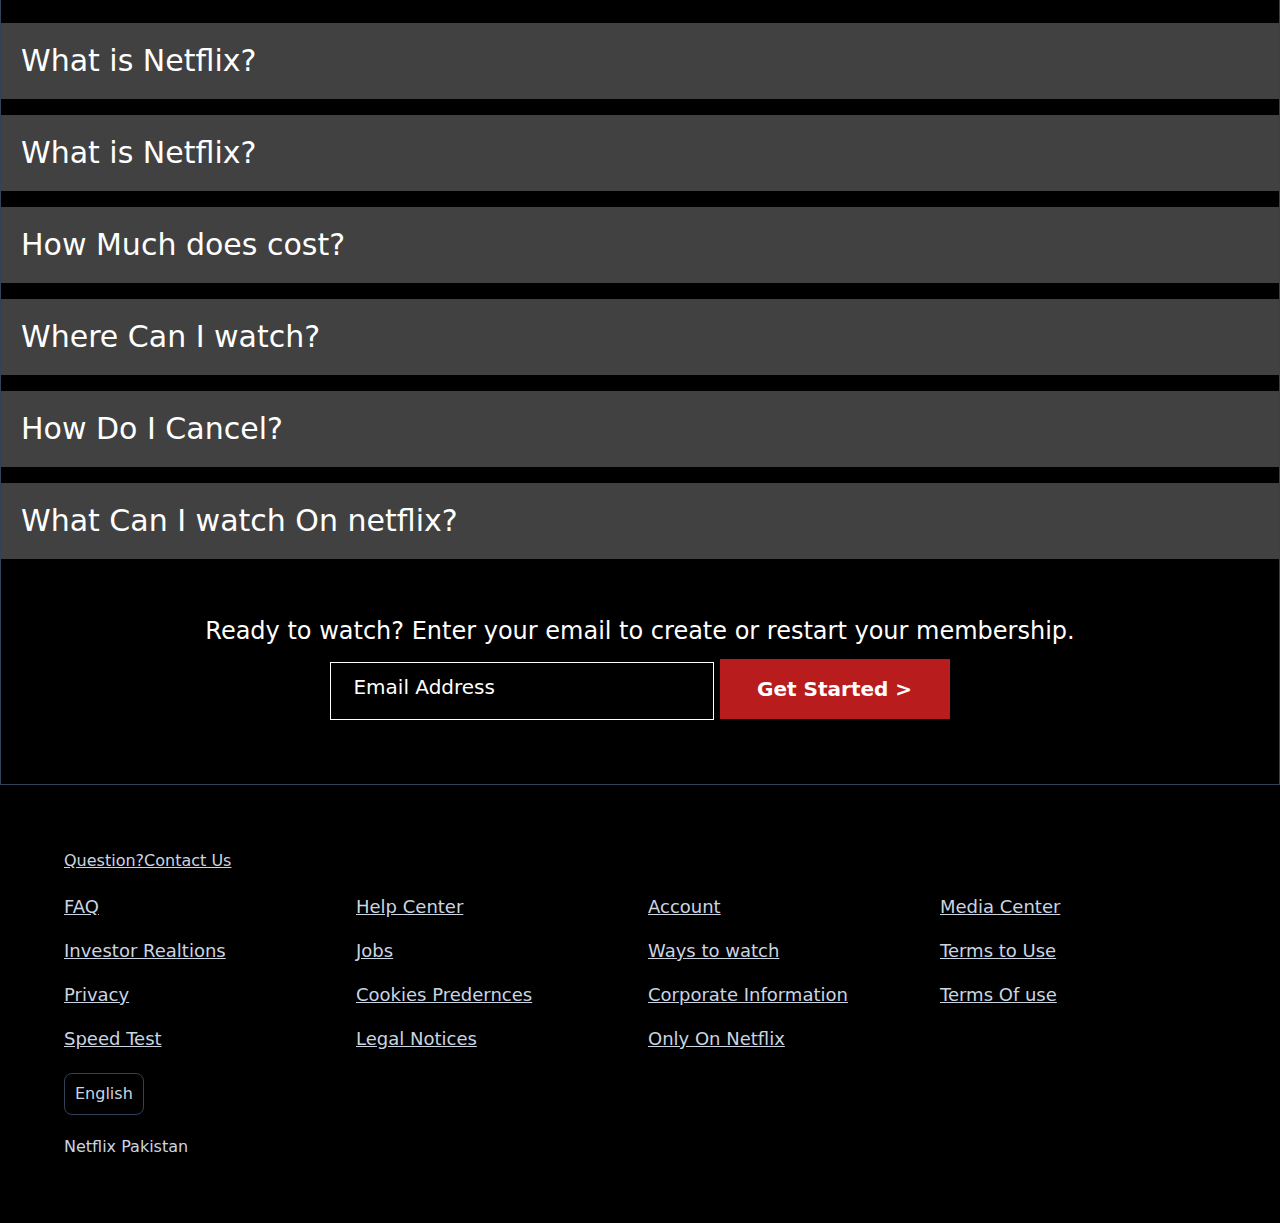
==== commit f6cd4c2b: "x" ====
--- a/index.html
+++ b/index.html
@@ -6,7 +6,7 @@
   <title>Netflix Clone</title>
   <link rel="stylesheet" href="https://cdnjs.cloudflare.com/ajax/libs/font-awesome/6.6.0/css/all.min.css" integrity="sha512-Kc323vGBEqzTmouAECnVceyQqyqdsSiqLQISBL29aUW4U/M7pSPA/gEUZQqv1cwx4OnYxTxve5UMg5GT6L4JJg==" crossorigin="anonymous" referrerpolicy="no-referrer" />
   <link rel="stylesheet" href="./public/style.css">
-  <script src="../public/java.js" defer></script>
+  <script src="./public/java.js" defer></script>
   <style>
     .abc [type="text"]:hover + label
     {
@@ -23,7 +23,7 @@
     <div class="w-[100%] h-[100%] bg-[rgba(0,0,0,0.7)] relative">
       <header class=" pr-5 lg:py-0 py-[10px] max-w-[1300px] mx-auto text-white grid grid-cols-2 items-center">
         <div class="">
-          <img src="../Pic/logo.png" class="w-[60%] sm:w-[50%] md:w-[35%]" alt="">
+          <img src="./Pic/logo.png" class="w-[60%] sm:w-[50%] md:w-[35%]" alt="">
         </div>
         <div class="justify-self-end ">
           <button class="hover:bg-red-900 hover:duration-1000 bg-red-600 py-0.5 sm:py-1.5 px-4 sm:px-6 rounded-md sm:rounded-xl text-base sm:text-base font-semibold">Sign In</button>
@@ -58,9 +58,9 @@
         <!-- <img src="" alt=""> -->
          <figure class="relative">
           <video class="absolute w-[80%] left-[10%] bottom-[20%]">
-            <source src="../Pic/video-tv-0819.m4v">
+            <source src="./Pic/video-tv-0819.m4v">
           </video>
-          <img class="relative" src="../Pic/tv.png" alt="">
+          <img class="relative" src="./Pic/tv.png" alt="">
          </figure>
         <!-- <div class=" relative md:basis-[40%] h-[50vh] md:h-[80vh]">
           <div class="bg-[url(../Pic/tv.png)] border bg-contain  bg-center bg-no-repeat h-full">
@@ -75,16 +75,16 @@
       <div class="md:py-16 bg-black text-white border border-t-8 border-slate-700">
          <div class="max-w-[1300px]  mx-auto grid md:grid-cols-2">
         <div class=" mx-auto relative  order-2 md:order-1">
-          <img src="../Pic/mobile-0819.jpg" alt="">
+          <img src="./Pic/mobile-0819.jpg" alt="">
          <div class="border mx-auto w-[85%] sm:w-[70%] rounded-2xl bg-black absolute bottom-[10%] left-[5%] sm:left-[15%] ">
           <div class=" w-[100%] p-2 grid grid-cols-[25%_50%_25%] items-center">
-            <div class=" bg-[url('../Pic/boxshot.png')] w-[100%] h-[10vh] bg-no-repeat bg-contain">
+            <div class=" bg-[url('./Pic/boxshot.png')] w-[100%] h-[10vh] bg-no-repeat bg-contain">
             </div>
             <div class="" >
               <h1 class="md:text-2xl">Strange Things</h1>
               <p class="text-blue-700">Downloadng...</p>
             </div>
-            <div class="bg-[url('../Pic/download-icon.gif')] w-[100%] h-[100%] bg-contain bg-no-repeat float-right">
+            <div class="bg-[url('./Pic/download-icon.gif')] w-[100%] h-[100%] bg-contain bg-no-repeat float-right">
               <img src="" alt="">
             </div>
           </div>
@@ -112,7 +112,7 @@
    <div class="md:py-16 bg-black text-white border border-t-8 border-slate-700">
     <div class="max-w-[1300px]  mx-auto grid md:grid-cols-2">
    <div class=" mx-auto relative  order-2 md:order-1">
-     <img src="../Pic/a.png" alt="">
+     <img src="./Pic/a.png" alt="">
    </div>
    <div class="p-5 pt-16 md:p-0 order-1 md:order-2 flex flex-col justify-center text-center md:text-left">
      <h1 class="text-3xl lg:text-5xl pb-4 font-extrabold">Create profiles for kids</h1>
